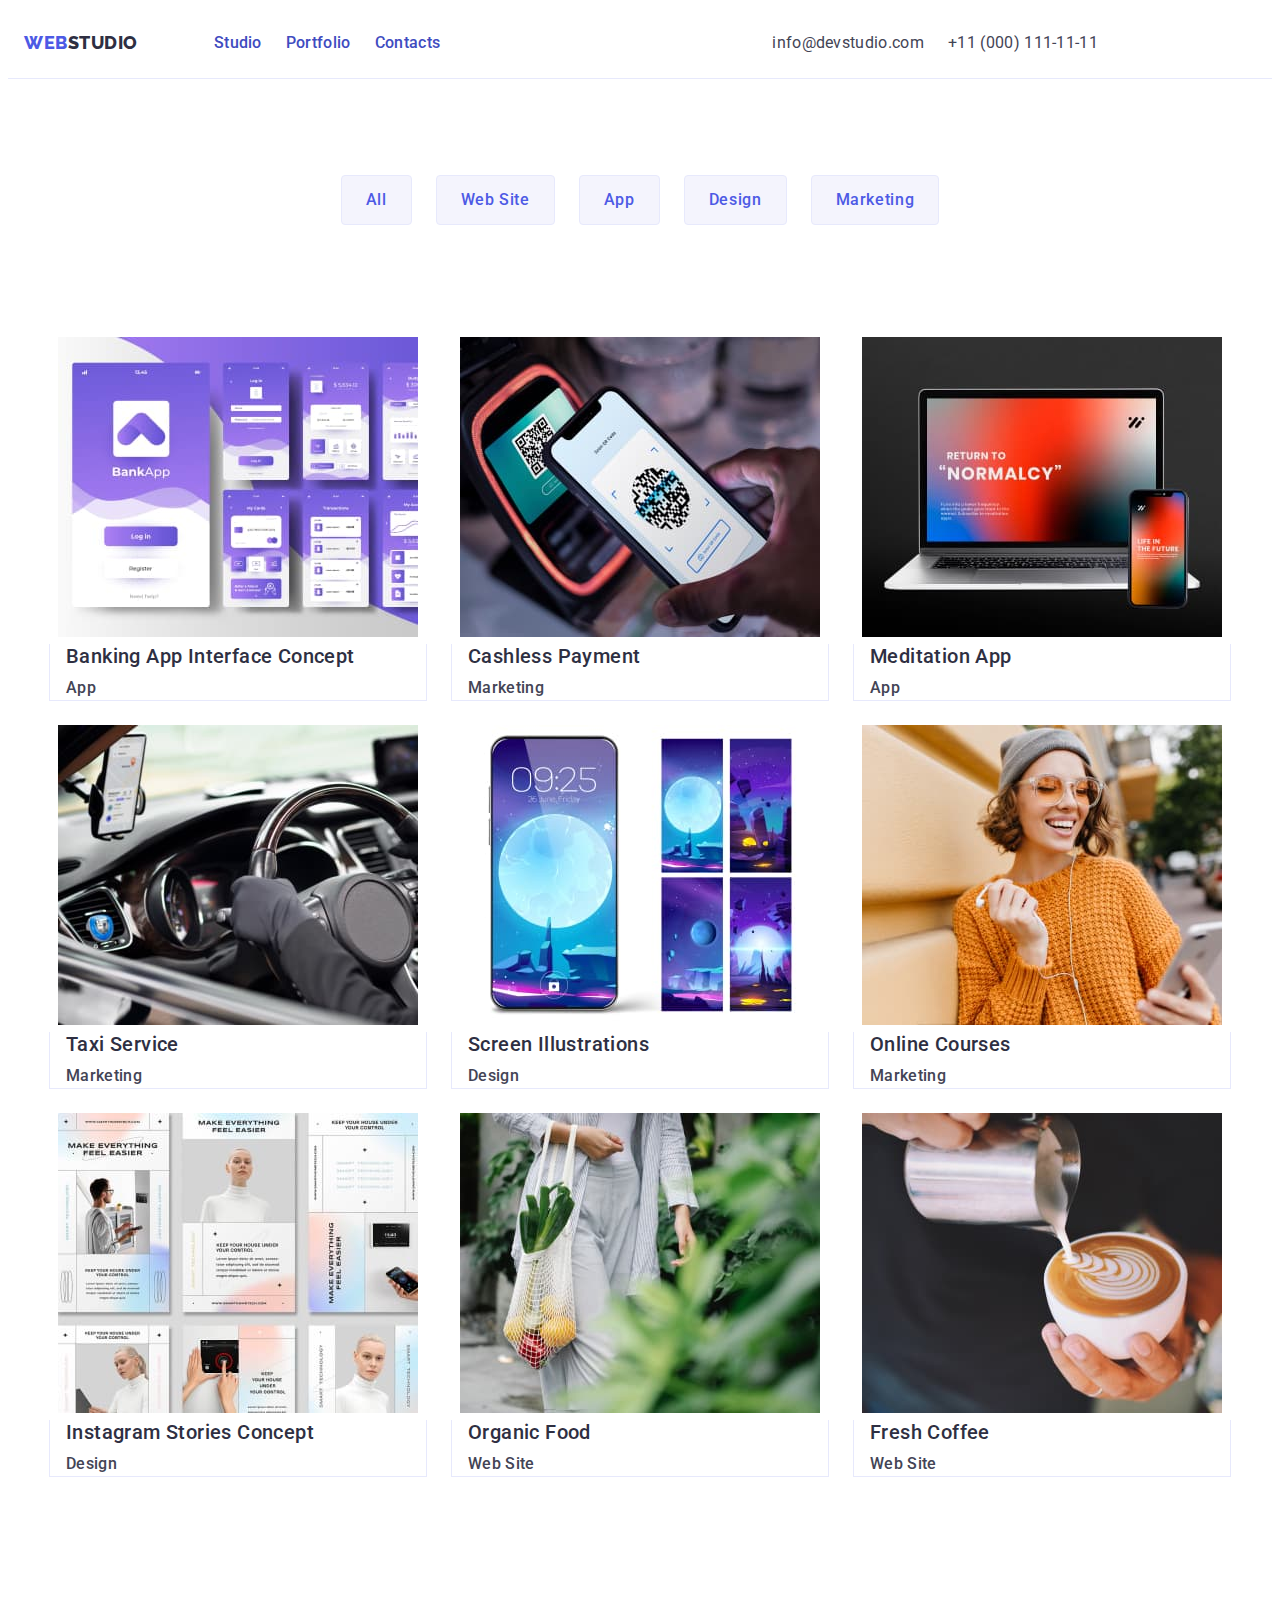
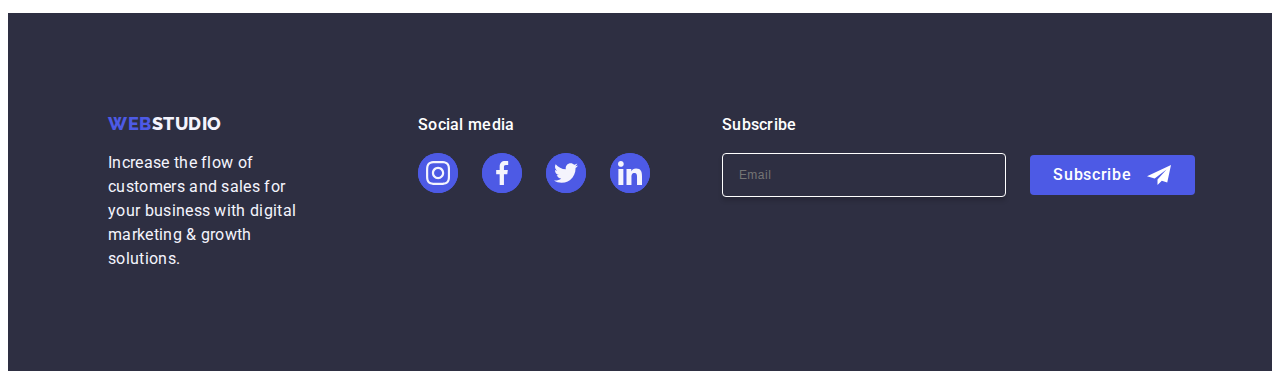
==== portfolio.html @ 1a15350d "Initial commit" ====
<!DOCTYPE html>
<html lang="en">

<head>
  <meta charset="UTF-8" />
  <meta name="viewport" content="width=device-width, initial-scale=1.0" />

  <link rel="stylesheet" href="https://cdnjs.cloudflare.com/ajax/libs/modern-normalize/2.0.0/modern-normalize.min.css"
    integrity="sha512-4xo8blKMVCiXpTaLzQSLSw3KFOVPWhm/TRtuPVc4WG6kUgjH6J03IBuG7JZPkcWMxJ5huwaBpOpnwYElP/m6wg=="
    crossorigin="anonymous" referrerpolicy="no-referrer" />
  <link rel="stylesheet" href="./css/styles.css" />
  <link rel="preconnect" href="https://fonts.googleapis.com">
  <link rel="preconnect" href="https://fonts.gstatic.com" crossorigin>
  <link
    href="https://fonts.googleapis.com/css2?family=Open+Sans:wght@400;600;700&family=Raleway:wght@800&family=Roboto:wght@400;500;700&display=swap"
    rel="stylesheet">
  <title>Portfolio</title>
</head>

<body>
  <!--Top line-->
  <header class="header">
    <div class="header-content container">
      <div class="header-navigation">
        <a class="logo link" href="./index.html">Web<span class="logo-studio-dark">Studio</span></a>

        <ul class="navigation-list list general-list">
          <li class="navigation-link">
            <a class="list link list-links" href="./index.html" target="_blank">Studio</a>
          </li>
          <li class="navigation-link">
            <a class="list link list-links" href="./portfolio.html">Portfolio</a>
          </li>
          <li class="navigation-link">
            <a class="list link list-links" href="">Contacts</a>
          </li>
        </ul>


        </nav>
        <div class="navigation-and-address-hide">
          <address class="adress-section">
            <ul class="address-list list general-list">
              <li>
                <a class="link contacts" href="mailto:info@devstudio.com">info@devstudio.com</a>
              </li>
              <li>
                <a class="link contacts" href="tel:+110001111111">+11 (000) 111-11-11</a>
              </li>
            </ul>
          </address>
        </div>
      </div>
  </header>


  <!--Main Content-->
  <main>
    <section>
      <div class="main-section container">
        <h1 class="not-visible">Not visible </h1>
        <ul class="list nav-section-list general-list">
          <li class="nav-section-list-element"><button class="link button" type="button">All</button></li>
          <li class="nav-section-list-element"><button class="link button" type="button">Web Site</button></li>
          <li class="nav-section-list-element"><button class="link button" type="button">App</button></li>
          <li class="nav-section-list-element"><button class="link button" type="button">Design</button></li>
          <li class="nav-section-list-element"><button class="link button" type="button">Marketing</button></li>
        </ul>
        <ul class="list content-section-list general-list">
          <li class="content-section-list-element">
            <a class="link-content" href="">
              <div class="image-container">
                <img src="./images/app.jpg" alt="app" width="360" height="300" />
                <p class="pharagraf-content">
                  14 Stylish and User-Friendly App Design Concepts · Task Manager App · Calorie Tracker App · Exotic
                  Fruit Ecommerce App ·
                  Cloud Storage App
                </p>
              </div>
              <div class="content-section-container">
                <h2 class="content-section-title">Banking App Interface Concept</h2>
                <p class="content-section-pharagraph">App</p>
              </div>
            </a>
          </li>
          <li class="content-section-list-element">
            <a href="" class="link-content">
              <div class="image-container">
                <img src="./images/app1.jpg" alt="marketing" width="360" height="300" />
                <p class="pharagraf-content">
                  14 Stylish and User-Friendly App Design Concepts · Task Manager App · Calorie Tracker App · Exotic
                  Fruit Ecommerce App ·
                  Cloud Storage App
                </p>
              </div>

              <div class="content-section-container">
                <h2 class="content-section-title">Cashless Payment</h2>
                <p class="content-section-pharagraph">Marketing</p>
              </div>
            </a>
          </li>

          <li class="content-section-list-element">
            <a href="" class="link-content">
              <div class="image-container">
                <img src="./images/app2.jpg" alt="app" width="360" height="300" />
                <p class="pharagraf-content">
                  14 Stylish and User-Friendly App Design Concepts · Task Manager App · Calorie Tracker App · Exotic
                  Fruit Ecommerce App ·
                  Cloud Storage App
                </p>
              </div>
              <div class="content-section-container">
                <h2 class="content-section-title">Meditation App</h2>
                <p class="content-section-pharagraph">App</p>
              </div>
            </a>
          </li>

          <li class="content-section-list-element">
            <a href="" class="link-content">
              <div class="image-container">
                <img src="./images/app3.jpg" alt="marketing" width="360" height="300" />
                <p class="pharagraf-content">
                  14 Stylish and User-Friendly App Design Concepts · Task Manager App · Calorie Tracker App · Exotic
                  Fruit Ecommerce App ·
                  Cloud Storage App
                </p>
              </div>
              <div class="content-section-container">
                <h2 class="content-section-title">Taxi Service</h2>
                <p class="content-section-pharagraph">Marketing</p>
              </div>
            </a>
          </li>

          <li class="content-section-list-element">
            <a href="" class="link-content">
              <div class="image-container">
                <img src="./images/app4.jpg" alt="Design" width="360" height="300" />
                <p class="pharagraf-content">
                  14 Stylish and User-Friendly App Design Concepts · Task Manager App · Calorie Tracker App · Exotic
                  Fruit Ecommerce App ·
                  Cloud Storage App
                </p>
              </div>
              <div class="content-section-container">
                <h2 class="content-section-title">Screen Illustrations</h2>
                <p class="content-section-pharagraph">Design</p>
              </div>
            </a>
          </li>

          <li class="content-section-list-element">
            <a href="" class="link-content">
              <div class="image-container">
                <img src="./images/app5.jpg" alt="marketing" width="360" height="300" />
                <p class="pharagraf-content">
                  14 Stylish and User-Friendly App Design Concepts · Task Manager App · Calorie Tracker App · Exotic
                  Fruit Ecommerce App ·
                  Cloud Storage App
                </p>
              </div>
              <div class="content-section-container">
                <h2 class="content-section-title">Online Courses</h2>
                <p class="content-section-pharagraph">Marketing</p>
              </div>
            </a>
          </li>

          <li class="content-section-list-element">
            <a href="" class="link-content">
              <div class="image-container">
                <img src="./images/app6.jpg" alt="Design" width="360" height="300" />
                <p class="pharagraf-content">
                  14 Stylish and User-Friendly App Design Concepts · Task Manager App · Calorie Tracker App · Exotic
                  Fruit Ecommerce App ·
                  Cloud Storage App
                </p>
              </div>
              <div class="content-section-container">
                <h2 class="content-section-title">Instagram Stories Concept</h2>
                <p class="content-section-pharagraph">Design</p>
              </div>
            </a>
          </li>

          <li class="content-section-list-element">
            <a href="" class="link-content">
              <div class="image-container">
                <img src="./images/app7.jpg" alt="web site" width="360" height="300" />
                <p class="pharagraf-content">
                  14 Stylish and User-Friendly App Design Concepts · Task Manager App · Calorie Tracker App · Exotic
                  Fruit Ecommerce App ·
                  Cloud Storage App
                </p>
              </div>
              <div class="content-section-container">
                <h2 class="content-section-title">Organic Food</h2>
                <p class="content-section-pharagraph">Web Site</p>
              </div>
            </a>
          </li>

          <li class="content-section-list-element">
            <a href="" class="link-content">
              <div class="image-container">
                <img src="./images/app8.jpg" alt="web site" width="360" height="300" />
                <p class="pharagraf-content">
                  14 Stylish and User-Friendly App Design Concepts · Task Manager App · Calorie Tracker App · Exotic
                  Fruit Ecommerce App ·
                  Cloud Storage App
                </p>
              </div>
              <div class="content-section-container">
                <h2 class="content-section-title">Fresh Coffee</h2>
                <p class="content-section-pharagraph">Web Site</p>
              </div>
            </a>
          </li>
        </ul>
      </div>
    </section>
  </main>
  <!--Footer Section-->
  <footer class="footer">
    <div class="footer-section container">
      <div class="footer-container">
        <div class="footer-content">
          <a class="logo link footer-link" href="./index.html">Web<span class="logo-studio-white">Studio</span></a>
          <p class="footer-paragraf">
            Increase the flow of customers and sales for your business with digital
            marketing & growth solutions.
          </p>
        </div>

        <!-- Social Media Footer -->
        <div class="social-media-footer">
          <div>
            <p class="social-media-pharagraph">Social media</p>
            <ul class="social-media-list-footer general-list">
              <li class="social-media-element"><a class="social-media-link-footer" href="">
                  <svg class="icon-footer" width="24" height="24">
                    <use href="./images/icons.svg#icon-instagram" />
                  </svg>
                </a></li>
              <li class="social-media-element"><a class="social-media-link-footer" href="">
                  <svg class="icon-footer" width="24" height="24">
                    <use href="./images/icons.svg#icon-facebook" />
                  </svg>
                </a></li>
              <li class="social-media-element"><a class="social-media-link-footer" href="">
                  <svg class="icon-footer" width="24" height="24">
                    <use href="./images/icons.svg#icon-twitter" />
                  </svg>
                </a></li>
              <li class="social-media-element"><a class="social-media-link-footer" href="">
                  <svg class="icon-footer" width="24" height="24">
                    <use href="./images/icons.svg#icon-linkedin" />
                  </svg>
                </a></li>
            </ul>
          </div>
        </div>
      </div>
      <!--Subscribe Form -->
      <div class="form-container">
        <p class="form-pharagraph">Subscribe</p>
        <form class="form-content">
          <label class="form-label">
            <input class="form-input" type="email" name="email" placeholder="Email">
          </label>
          <button class="form-button" type="submit">Subscribe
            <svg class="form-icon" width="24" height="24">
              <use href="./images/symbol.svg#icon-Frame-3"></use>
            </svg>
          </button>
        </form>
      </div>

    </div>

  </footer>
  <script src="./js/modal.js"></script>
</body>

</html>
---- css/styles.css ----
:root {
  --logo-button-blue-color: #4d5ae5;
  --hero-color-navy: #2e2f42;
  --content-color: #434455;
  --focus-hover-color: #404bbf;
  --light-color: #ffffff;
  --white-color: #f4f4f4fd;
  --nu-color: #F4F4FD;
  --icons-color: #8E8F99;
  --padding-vertical-global: 16px;
  --padding-horizontal-glodbal: 96px;
}

body {
  font-family: 'Roboto', sans-serif;
  color: var(--content-color);
  background-color: var(--light-color);
}

p {
  margin: 0;

}

h2 {
  margin: 0;

}

/*LOGO*/
.logo {
  font-family: 'Raleway', sans-serif;
  font-weight: 800;
  font-size: 18px;
  line-height: 1.17;
  letter-spacing: 0.03em;
  text-transform: uppercase;
  color: var(--logo-button-blue-color);
  /* margin-right: 120px; */

}

.logo-studio-dark {
  color: var(--hero-color-navy);
}

.logo-studio-white {
  color: var(--nu-color);
  gap: 40px;
}

.navigation-and-address-hide {
  display: none;

}

.navigation-list {
  padding: 0;
  display: none;
}


/* .address-list {
  align-items: center;
  gap: 12px;
} */

.link {
  text-decoration: none;
  list-style: none;
  display: block;
}

.image-container {
  position: relative;
  overflow: hidden;

}

.image-container:hover .pharagraf-content {
  transform: translateY(0%);
}

.image-container:focus .pharagraf-content {
  transform: translateY(0%);
}


.content-section-container:hover,
.content-section-container:focus {
  box-shadow: 0px 1px 6px rgba(46, 47, 66, 0.08), 0px 1px 1px rgba(46, 47, 66, 0.16), 0px 2px 1px rgba(46, 47, 66, 0.08);

}

.link-content {
  display: block;
  text-decoration: none;
  transition: box-shadow 250ms cubic-bezier(0.4, 0, 0.2, 1);
}


.pharagraf-content {
  position: absolute;
  top: 0;
  font-size: 16px;
  line-height: 1.5;
  letter-spacing: 0.02em;
  color: var(--nu-color);
  /* padding: 40px 32px; */
  background-color: var(--logo-button-blue-color);
  width: 100%;
  height: 100%;
  transform: translateY(100%);
  transition: transform 250ms;
  z-index: 10;
  transition: transform 250ms cubic-bezier(0.4, 0, 0.2, 1);
}

.button {
  transition: color 250ms cubic-bezier(0.4, 0, 0.2, 1), background-color 250ms cubic-bezier(0.4, 0, 0.2, 1), border-color 250ms cubic-bezier(0.4, 0, 0.2, 1), box-shadow 250ms cubic-bezier(0.4, 0, 0.2, 1);
  transition-duration: 250ms;
  transition-timing-function: cubic-bezier(0.4, 0, 0.2, 1);
  cursor: pointer;
  font-family: var(--hero-font);
  font-weight: 500;
  font-size: 16px;
  line-height: 1.5;
  letter-spacing: 0.04em;
  color: var(--logo-button-blue-color);
  background-color: var(--nu-color);
  padding: 12px 24px;
  border: 1px solid #e7e9fc;
  border-radius: 4px;

}

.button:hover {
  color: var(--light-color);
  background-color: var(--focus-hover-color);
  border: 1px solid transparent;
  box-shadow: 0px 3px 1px rgba(0, 0, 0, 0.1), 0px 2px 1px rgba(0, 0, 0, 0.08), 0px 2px 2px rgba(0, 0, 0, 0.12);
}

.button:focus . button {
  color: var(--light-color);
  background-color: var(--focus-hover-color);
  border: 1px solid transparent;
  box-shadow: 0px 3px 1px rgba(0, 0, 0, 0.1), 0px 2px 1px rgba(0, 0, 0, 0.08), 0px 2px 2px rgba(0, 0, 0, 0.12);
}

.adress-section {
  font-style: normal;
  display: flex;

}

.contacts {
  font-size: 12px;
  font-weight: 400;
  line-height: 116.667%;
  letter-spacing: 0.48px;
  color: var(--content-color);
  transition: color 250ms cubic-bezier(0.4, 0, 0.2, 1);
  margin-right: 16px;

}


.hidden-title {
  visibility: hidden;
}

.contacts:hover {
  color: var(--focus-hover-color);
}

.contacts:focus {
  color: var(--focus-hover-color);
}

.general-list {
  /* display: flex;
  flex-direction: row; */
  /* gap: 24px; */
  list-style: none;
  text-align: center;
  gap: 12px;

}

.mod {
  display: flex;
  flex-direction: row;
}


.list {
  font-weight: 500;
  font-size: 16px;
  line-height: 1.5;
  letter-spacing: 0.02em;
  color: var(--hero-color-navy);
  /* margin: 24px 0; */
  text-decoration: none;
  padding: 0;
}


.list-links {
  position: relative;
  color: var(--focus-hover-color);
  transition: color 250ms cubic-bezier(0.4, 0, 0.2, 1);
}

.list-links::after {
  /* TODO functionality */
  content: "";
  position: absolute;

  left: 0;
  bottom: -1px;
  height: 4px;
  background-color: var(--focus-hover-color);
  border-radius: 2px;
}

.list-links:hover,
.list-links:focus,
.list-links:active {

  left: 0;
  bottom: -1px;
  height: 4px;
  background-color: var(--focus-hover-color);
  border-radius: 2px;
}


/* header-section */
.header {
  /* box-shadow: 0px 2px 1px rgba(46, 47, 66, 0.08), 0px 1px 1px rgba(46, 47, 66, 0.16), 0px 1px 6px rgba(46, 47, 66, 0.08); */
}

.header-content {
  display: flex;
  align-items: center;
  /* border-bottom: 1px solid #e7e9fc; */
  height: 70px;

}

.header-navigation {
  /* display: flex; */
  align-items: center;
  padding-left: 16px;
  /* padding-top: 25px; */
}


/*Title Section*/

.title-section {
  background-color: var(--hero-color-navy);
  background-image: linear-gradient(rgba(46, 47, 66, 0.7), rgba(46, 47, 66, 0.7)), url(../images/Hero-picture-backgroung.jpg);
  background-repeat: no-repeat;
  background-size: cover;
  /* max-width: 1440px; */
  background-position: center;
  /* margin: 0 auto; */

}

.title-container {
  height: 432px;
  text-align: center;
}

.section-title {
  color: var(--light-color);
  font-size: 36px;
  font-weight: 700;
  line-height: 111.111%;
  letter-spacing: 0.72px;

  padding-top: 112px;
  margin: 0;

}


/* .container {
  max-width: 1158px;
  margin: 0 auto;
  padding: 0 15px;
} */


.order-button {
  background-color: var(--logo-button-blue-color);
  font-family: var(--hero-font);
  font-weight: 500;
  font-size: 16px;
  line-height: 1.5;
  letter-spacing: 0.04em;
  color: var(--light-color);
  cursor: pointer;
  display: block;
  min-width: 169px;
  height: 56px;
  border: none;
  background-color: var(--logo-button-blue-color);
  border-radius: 4px;
  margin: 0 auto;
  transition: background-color 250ms cubic-bezier(0.4, 0, 0.2, 1);
  margin-top: 72px;
}

.order-button:hover {
  background-color: var(--focus-hover-color);
}

.order-button:focus {
  background-color: var(--focus-hover-color);
}

/* Icons Section */

.icons-section {
  display: flex;
  justify-content: center;
  justify-content: space-between;

}

.icon-element {
  width: 64px;
  height: 64px;
}

.container-element {
  display: none;
  align-items: center;
  justify-content: center;
  background-color: var(--nu-color);
  height: 112px;
  width: 264px;
  border-radius: 4px;
  margin-bottom: 8px;
  border: 2px solid var(--nu-color);
}



/* Description section */

.section-description {
  /* display: flex; */
  /* align-content: center; */
  padding: var(--padding-horizontal-glodbal) var(--padding-vertical-global);
}

.description-list {
  /* padding: 0; */
  display: flex;
  flex-direction: column;
  gap: 72px;
}





.not-visible {
  position: absolute;
  width: 1px;
  height: 1px;
  margin: -1px;
  border: 0;
  padding: 0;
  white-space: nowrap;
  clip-path: inset(100%);
  clip: rect(0 0 0 0);
  overflow: hidden;
}

.section-description-subtitle {
  /* font-weight: 500; */
  /* font-size: 20px; */
  /* line-height: 1.2; */
  /* letter-spacing: 0.02em; */
  color: var(--hero-color-navy);
  font-size: 36px;
  font-weight: 700;
  line-height: 111.111%;
  letter-spacing: 0.72px;
  margin-bottom: 8px;
  margin-top: 0;


}

.section-description-pharagraph {
  font-size: 16px;
  line-height: 1.5;
  letter-spacing: 0.02em;
  color: var(--content-color);
  margin: 0;
  font-weight: 500;

}



/*What we do section*/

.what-we-do-section {
  display: none;
  flex-direction: column;
  padding-bottom: 120px;
}


.section-we-do-title {
  font-size: 36px;
  line-height: 1.11;
  text-align: center;
  letter-spacing: 0.02em;
  text-transform: capitalize;
  color: var(--hero-color-navy);
  margin-bottom: 72px;
}

.section-list {
  justify-content: center;
}

.list-element {
  /* width: calc((100% - 48px) / 3); */

}

/*Our Team section*/

.our-team {
  background-color: var(--nu-color);
  /* width: 1158px;
  margin: 0 auto; */
  padding-bottom: 96px;
}

.our-team-section {
  align-content: center;
  /* padding: 120px 0; */
  /* max-width: 1440px; */

}

.our-team-title {
  font-size: 36px;
  line-height: 1.11;
  text-align: center;
  letter-spacing: 0.02em;
  text-transform: capitalize;
  color: var(--hero-color-navy);
  /* margin: 96px 0 72px 0; */
  padding: 96px 0 72px 0;
}

.our-team-list {
  display: flex;

  flex-wrap: wrap;
  justify-content: center;
  padding: 0;
  gap: 32px;
}

.our-team-list-content {
  background-color: var(--light-color);
  /* width: calc((100%-72px)/4); */
  border-radius: 0 0 4px 4px;
  box-shadow: 0px 1px 6px rgba(46, 47, 66, 0.08), 0px 1px 1px rgba(46, 47, 66, 0.16), 0px 2px 1px rgba(46, 47, 66, 0.08);
  /* justify-content: center; */
  width: 264px;
  height: 428px;
}

.out-team-subtitle {
  letter-spacing: 0.4px;
  font-family: Roboto;
  font-size: 20px;
  font-style: normal;
  font-weight: 500;
  line-height: 24px;
  background-color: var(--light-color);
  text-align: center;
  margin-top: 32px;
  margin-bottom: 0;
}

.social-media {
  display: flex;
  flex-direction: column;
  padding-bottom: 32px;
}

.our-team-pharagraph {
  font-size: 16px;
  line-height: 1.5;
  letter-spacing: 0.02em;
  color: var(--content-color);
  text-align: center;
  margin: 8px 0;
}

.social-media-logo {
  fill: var(--nu-color);
}


/* Contacts Section */

.customers-content {
  margin-top: 96px;
}



.customers-list {
  display: flex;
  flex-wrap: wrap;
  gap: 16px;
  padding: 0 16px 96px 16px;
  margin: 0;

  /* justify-items: center; */
  /* flex-direction: column; */
  /* width: calc((100% - 120px) / 6); */
}

.customers-title {
  font-size: 36px;
  line-height: 1.11;
  color: var(--hero-color-navy);
  margin-bottom: 72px;
  text-align: center;
}

.customers-element {
  /* width: 168px; */
  width: 190px;
  height: 88px;
  gap: 24px;
}

.customers-link {
  width: 100%;
  height: 100%;
  border: 1px solid var(--icons-color);
  border-radius: 4px;
  display: flex;
  align-items: center;
  justify-content: center;
  color: var(--icons-color);
  transition: border-color 250ms cubic-bezier(0.4, 0, 0.2, 1), color 250ms cubic-bezier(0.4, 0, 0.2, 1);
}

.customers-link:hover,
.customers-link:focus {
  border-color: var(--focus-hover-color);
}

.customers-link:hover,
.customers-link:focus {
  color: var(--focus-hover-color);
}

.customers-icon {
  fill: currentColor;

}





/* footer section */

.footer {
  background-color: var(--hero-color-navy);
  margin: 0 auto;

}

.footer-section {
  height: auto;
  display: flex;
  align-items: center;
  margin: 0 auto;
  gap: 72px;
  flex-direction: column;
}

.footer-content {
  display: flex;
  flex-direction: column;
  margin-top: 97px;
  gap: 17px;

}



.footer-link {
  text-align: center;
}


.footer-paragraf {
  color: var(--nu-color);
  line-height: 1.5;
  letter-spacing: 0.02em;
  max-width: 264px;
}

/* Social Media Footer */

.social-media-footer {
  display: flex;
  /* padding-top: 100px;
  padding-right: 158px; */
  gap: 80px;
  align-items: center;
  justify-content: center;
}

.social-media-pharagraph {
  font-weight: 500;
  font-size: 16px;
  line-height: 1.5;
  letter-spacing: 0.02em;
  color: var(--light-color);
  display: flex;
  justify-content: center;

}

.social-media-list {
  gap: 24px;
  justify-content: center;
  padding: 0;
  display: flex;

}

.social-media-list-footer {
  gap: 16px;
  padding: 0;
  display: flex;
}

.social-media-link-footer:hover,
.social-media-link-footer:focus {
  background-color: #31d0aa;
}

.social-media-element {
  width: 40px;
  height: 40px;
  background-color: var(--logo-button-blue-color);
  border-radius: 50%;
  display: flex;
  justify-content: center;
  align-items: center;

}

.social-media-link-footer {
  width: 100%;
  height: 100%;
  background-color: var(--logo-button-blue-color);
  border-radius: 50%;
  display: flex;
  align-items: center;
  justify-content: center;
  transition: background-color 250ms cubic-bezier(0.4, 0, 0.2, 1)
}


.icon-footer {
  fill: var(--nu-color);
}

.link1footer {
  transition: color 250ms cubic-bezier(0.4, 0, 0.2, 1);
}

.link2footer {
  position: relative;
  color: var(--focus-hover-color);
  transition: color 250ms cubic-bezier(0.4, 0, 0.2, 1);
}

.link3footer {}

.link4footer {}

.social-media-link {
  width: 100%;
  height: 100%;
  background-color: var(--logo-button-blue-color);
  border-radius: 50%;
  display: flex;
  align-items: center;
  justify-content: center;
  transition: background-color 250ms cubic-bezier(0.4, 0, 0.2, 1);
}

.social-media-link-port {
  width: 100%;
  height: 100%;
  background-color: var(--logo-button-blue-color);
  border-radius: 50%;
  display: flex;
  align-items: center;
  justify-content: center;
}

.social-media-link-port:hover,
.social-media-link-port:focus {
  background-color: #31d0aa;
}


.social-media-link:hover,
.social-media-link:focus {
  background-color: var(--focus-hover-color);
}


.social-media-link:hover,
.social-media-link:focus {
  box-shadow: 0px 1px 6px rgba(46, 47, 66, 0.08), 0px 1px 1px rgba(46, 47, 66, 0.16), 0px 2px 1px rgba(46, 47, 66, 0.08);
}

.social-media-logo-footer {
  fill: var(--nu-color);

}



.main-section {
  display: flex;
  flex-direction: column;
  margin-bottom: 120px;
}

.nav-section-list {
  /* padding: 96px 0 86px 0; */
  display: flex;
  flex-wrap: wrap;
  gap: 24px;
  margin: 0;
  padding: var(--padding-vertical-global);
}


.content-section-list {
  display: flex;
  flex-wrap: wrap;
  column-gap: 24px;
  row-gap: 48px;
  justify-content: center;
  padding: 0;
}

.content-section-list-element {
  /* width: calc((100% - 48px) / 3); */

}


.content-link:hover,
.content-link:focus {
  box-shadow: 0px 2px 1px 0px rgba(46, 47, 66, 0.08), 0px 1px 1px 0px rgba(46, 47, 66, 0.16), 0px 1px 6px 0px rgba(46, 47, 66, 0.08);

}



.content-section-container {
  /* padding: 32px 0; */
  border: 1px solid #e7e9fc;
  border-top: none;
  width: 360px;
  text-align: left;
  padding-left: 16px;


}


.content-section-title {
  font-size: 20px;
  font-weight: 500;
  line-height: 1.2;
  letter-spacing: 0.02em;
  color: var(--hero-color-navy);
  margin-bottom: 8px;
  /* padding: 0 16px; */


}


.content-section-pharagraph {
  color: var(--content-color);
  font-size: 16px;
  line-height: 1.5;
  letter-spacing: 0.02em;
  /* padding: 0 16px; */
}

/* Subscribe Form */

.form-container {
  display: flex;
  flex-direction: column;
  gap: 16px;
  margin-bottom: 72px;
}

.form-pharagraph {
  /* margin-bottom: 16px; */
  font-weight: 500;
  font-size: 16px;
  line-height: 1.5;
  letter-spacing: 0.02em;
  color: #ffffff;
  display: flex;
  justify-content: center;
}

.form-content {
  display: flex;
  flex-direction: column;
  gap: 24px;
  align-items: center;
}

/* .form-label {
  gap: 24px;
} */

.form-input {
  width: 398px;
  height: 40px;
  border: 1px solid #ffffff;
  background-color: transparent;
  font-size: 12px;
  line-height: 1.5;
  letter-spacing: 0.04em;
  padding-left: 16px;
  box-shadow: 0px 4px 4px 0px rgba(0, 0, 0, 0.15);
  border-radius: 4px;
  color: #ffffff;

}

.placeholder {
  color: #ffffff;
}

.form-button {
  width: 165px;
  height: 40px;
  display: flex;
  justify-content: center;
  align-items: center;
  font-family: "Roboto", sans-serif;
  font-size: 16px;
  font-weight: 500;
  line-height: 1.5;
  letter-spacing: 0.04em;
  color: #ffffff;
  cursor: pointer;
  background-color: #4D5AE5;
  border: none;
  border-radius: 4px;
  /* margin-left: 24px; */
}

.form-icon {
  margin-left: 16px;

}

/* Modal */

.modal-container {
  position: fixed;
  top: 0px;
  left: 0;
  width: 100%;
  height: 100%;
  background-color: rgba(46, 47, 66, 0.4);
  transition: opacity 250ms cubic-bezier(0.4, 0, 0.2, 1) visibility 250ms cubic-bezier(0.4, 0, 0.2, 1);
}

.is-hidden {
  opacity: 0;
  visibility: hidden;
  pointer-events: none;
}

.modal-content {
  position: absolute;
  top: 50%;
  left: 50%;
  transform: translate(-50%, -50%) scale(1);
  width: 408px;
  min-height: 584px;
  background: #fcfcfc;
  box-shadow: 0px 1px 1px rgba(0, 0, 0, 0.14), 0px 1px 3px rgba(0, 0, 0, 0.12), 0px 2px 1px rgba(0, 0, 0, 0.2);
  border-radius: 4px;
  transition: transform 250ms cubic-bezier(0.4, 0, 0.2, 1);
  padding: 72px 24px 24px 24px;
}

.modal-button {
  position: absolute;
  top: 24px;
  right: 24px;
  width: 24px;
  height: 24px;
  border-radius: 50%;
  display: flex;
  align-items: center;
  justify-content: center;
  background-color: #e7e9fc;
  border: 1px solid rgba(0, 0, 0, 0.1);
  padding: 0;
  cursor: pointer;
  transition: background-colour 250ms cubic-bezier(0.4, 0, 0.2, 1), border 250ms cubic-bezier(0.4, 0, 0.2, 1);
}



.modal-button:hover,
.modal-button:focus {
  background-color: var(--focus-hover-color);
  border: none;
  fill: #ffffff;
}

.modal-icon {
  transition: fill 250ms cubic-bezier(0.4, 0, 0.2, 1);
}

.modal-icon:hover {
  fill: #ffffff;
}

.modal-icon:focus {
  fill: #ffffff;
}

.modal-pharagraph {
  font-weight: 500;
  font-size: 16px;
  line-height: 150%;
  letter-spacing: 0.02em;
  text-align: center;
  color: var(--hero-color-navy);
  margin-bottom: 16px;
  margin-top: 72px;
}

.modal-name {
  margin-bottom: 8px;
}

.modal-comment {
  margin-bottom: 16px;
}

.label-name {
  font-size: 12px;
  line-height: 1.17;
  letter-spacing: 0.04em;
  color: var(--icons-color);
  display: block;
  margin-bottom: 4px;
}

.modal-content-name {
  position: relative;

}

.modal-input-name {
  width: 100%;
  height: 40px;
  border: 1px solid rgba(46, 47, 66, 0.4);
  border-radius: 4px;
  background-color: transparent;
  padding-left: 38px;
  outline: transparent;
  transition: border-color 250ms cubic-bezier(0.4, 0, 0.2, 1);
}

.modal-input-name:focus+.modal-icon-name {
  fill: #4D5AE5;
}

.modal-input-name:focus {
  border-color: #4D5AE5;
}


.modal-icon-name {
  position: absolute;
  left: 16px;
  top: 50%;
  transform: translateY(-50%);
  transition: fill 250ms cubic-bezier(0.4, 0, 0.2, 1);
}

.modal-input-text {
  width: 100%;
  height: 120px;
  font-size: 12px;
  line-height: 1.17;
  letter-spacing: 0.04em;
  color: rgba(46, 47, 66, 0.4);
  border: 1px solid rgba(46, 47, 66, 0.4);
  border-radius: 4px;
  background-color: transparent;
  padding: 8px 16px;
  outline: transparent;
  resize: none;
  transition: border-color 250ms cubic-bezier(0.4, 0, 0.2, 1);

}

.modal-input-text:focus {
  border-color: #4D5AE5;

}

.check-box {
  margin: 0 24px 24px 24px;
}

.check-box-input {
  /* visibility: hidden; */
  accent-color: red;
}

.check-box-input:checked+.terms-conditions span:first-child {
  border: none;
  background-color: var(--focus-hover-color);
  fill: var(--nu-color);
}

.terms-conditions {
  display: block;
  font-size: 12px;
  line-height: 1.17;
  letter-spacing: 0.04em;
  color: var(--icons-color);

}

.terms-conditions-span {
  width: 16px;
  height: 16px;
  border: 1px solid rgba(46, 47, 66, 0.4);
  border-radius: 2px;
  transition: background-color 250ms cubic-bezier(0.4, 0, 0.2, 1),
    border 250ms cubic-bezier(0.4, 0, 0.2, 1),
    fill 250ms cubic-bezier(0.4, 0, 0.2, 1);
  display: inline-flex;
  align-items: center;
  justify-content: center;
  fill: transparent;
}

.privacy-link {
  color: var(--logo-button-blue-color);
}

.send-button {
  display: block;
  min-width: 169px;
  height: 56px;
  font-family: "Roboto", sans-serif;
  font-size: 16px;
  font-weight: 500;
  line-height: 1.5;
  letter-spacing: 0.04em;
  color: #ffffff;
  cursor: pointer;
  background-color: #4D5AE5;
  border: none;
  border-radius: 4px;
  transition: background-color 250ms cubic-bezier(0.4, 0, 0.2, 1);
  margin: auto;
}

.footer-container {
  display: flex;
  flex-direction: column;
  gap: 72px;


}

@media screen and (width >=768px) {
  :root {
    --padding-vertical-global: 72px;
    --padding-horizontal-glodbal: 82px;
  }

  .navigation-and-address-hide {
    display: flex;

  }

  .logo {
    text-align: start;
  }

  .address-list {
    display: flex;
    flex-direction: column;
    gap: 12px;
  }

  .navigation-list {
    padding: 120px;
    display: flex;
    gap: 40px;
  }

  .nav-section-list {
    justify-content: center;
  }

  .header-content {
    display: flex;
    justify-content: space-between;
    border-bottom: 1px solid #e7e9fc;
    height: 70px;
  }

  .header-navigation {
    display: flex;
  }

  .title-container {
    text-align: center;
  }

  .section-title {
    padding-left: 136px;
    padding-right: 136px;
  }

  .customers-content {
    margin-bottom: 96px;
  }

  .form-input {
    width: 264px;
  }

  .section-description {
    padding: 0;
  }

  .test {
    display: flex;
    flex-direction: row;
    gap: 24px;
    flex-wrap: wrap;
    padding: 96px 16px;
    text-align: left;

  }

  .description-content {
    width: 356px;
  }

  .customers-list {
    gap: 24px;
    padding: 0;
    justify-content: center;
  }

  .customers-title {
    margin-bottom: 72px;
  }

  .footer-link {
    margin: 0;
  }


  .footer-container {
    display: flex;
    flex-direction: row;
    gap: 24px;

  }

  .footer-paragraf {}

  .form-pharagraph {
    text-align: left;
  }

  .form-content {
    flex-direction: row;

  }

  .footer-content {
    margin: 0;

  }

  .footer-section {
    align-items: start;
  }

  .social-media-pharagraph {
    justify-content: left;
  }

  .form-pharagraph {
    justify-content: left;
  }

  .footer-section {
    align-content: center;
    padding: 100px;

  }
}








@media screen and (width >=1158px) {
  :root {
    --padding-vertical-global: 96px;
    --padding-horizontal-glodbal: 108px;
  }

  .navigation-list {
    padding: 0;

  }

  .section-description-subtitle {
    font-weight: 500;
    font-size: 20px;
    line-height: 1.2;
    letter-spacing: 0.02em;
    color: var(--hero-color-navy);
  }

  .section-description-pharagraph {
    font-weight: 400;
  }

  .contacts {
    font-size: 16px;
    font-weight: 400;
    line-height: 150%;
    letter-spacing: 0.32px;
    margin-right: 0;
  }

  .logo {
    margin-right: 76px;
  }

  .general-list {
    display: flex;
    flex-direction: row;
    gap: 24px;
  }

  .address-list {
    margin-left: 332px;

  }

  .description-content {
    width: 264px;
  }

  /* .header-navigation {
    padding-left: 156px;
  } */


  .section-title {
    font-size: 56px;
    line-height: 1.07;
    letter-spacing: 0.02em;
    max-width: 496px;
    padding: 0;
  }

  .title-container {
    display: flex;
    flex-direction: column;
    align-items: center;
    padding: 0;
    padding-top: 188px;
  }

  .title-section {
    height: 600px;
  }

  .test {
    flex-wrap: unset;

  }

  .container-element {
    display: flex;
    align-items: center;
    justify-content: center;
    background-color: var(--nu-color);
    height: 112px;
    width: 264px;
    border-radius: 4px;
    margin-bottom: 8px;
    border: 2px solid var(--nu-color);
  }

  .what-we-do-section {
    display: flex;
    flex-direction: column;
    padding-bottom: 120px;
  }

  .customers-list {
    flex-wrap: unset;
  }

  .customers-content {
    margin-top: 120px;
  }

  .footer-section {
    flex-direction: unset;
  }

  .footer-container {
    gap: 120px;
  }

  /* .customers-list {
    padding: 120px;
  } */

  .description-list {
    gap: 24px;

  }

  .section-description {
    display: flex;
    justify-content: center;
    align-items: center;
  }

  .social-media-footer {
    align-items: normal;
  }

  .nav-section-list {
    justify-content: center;
  }




}
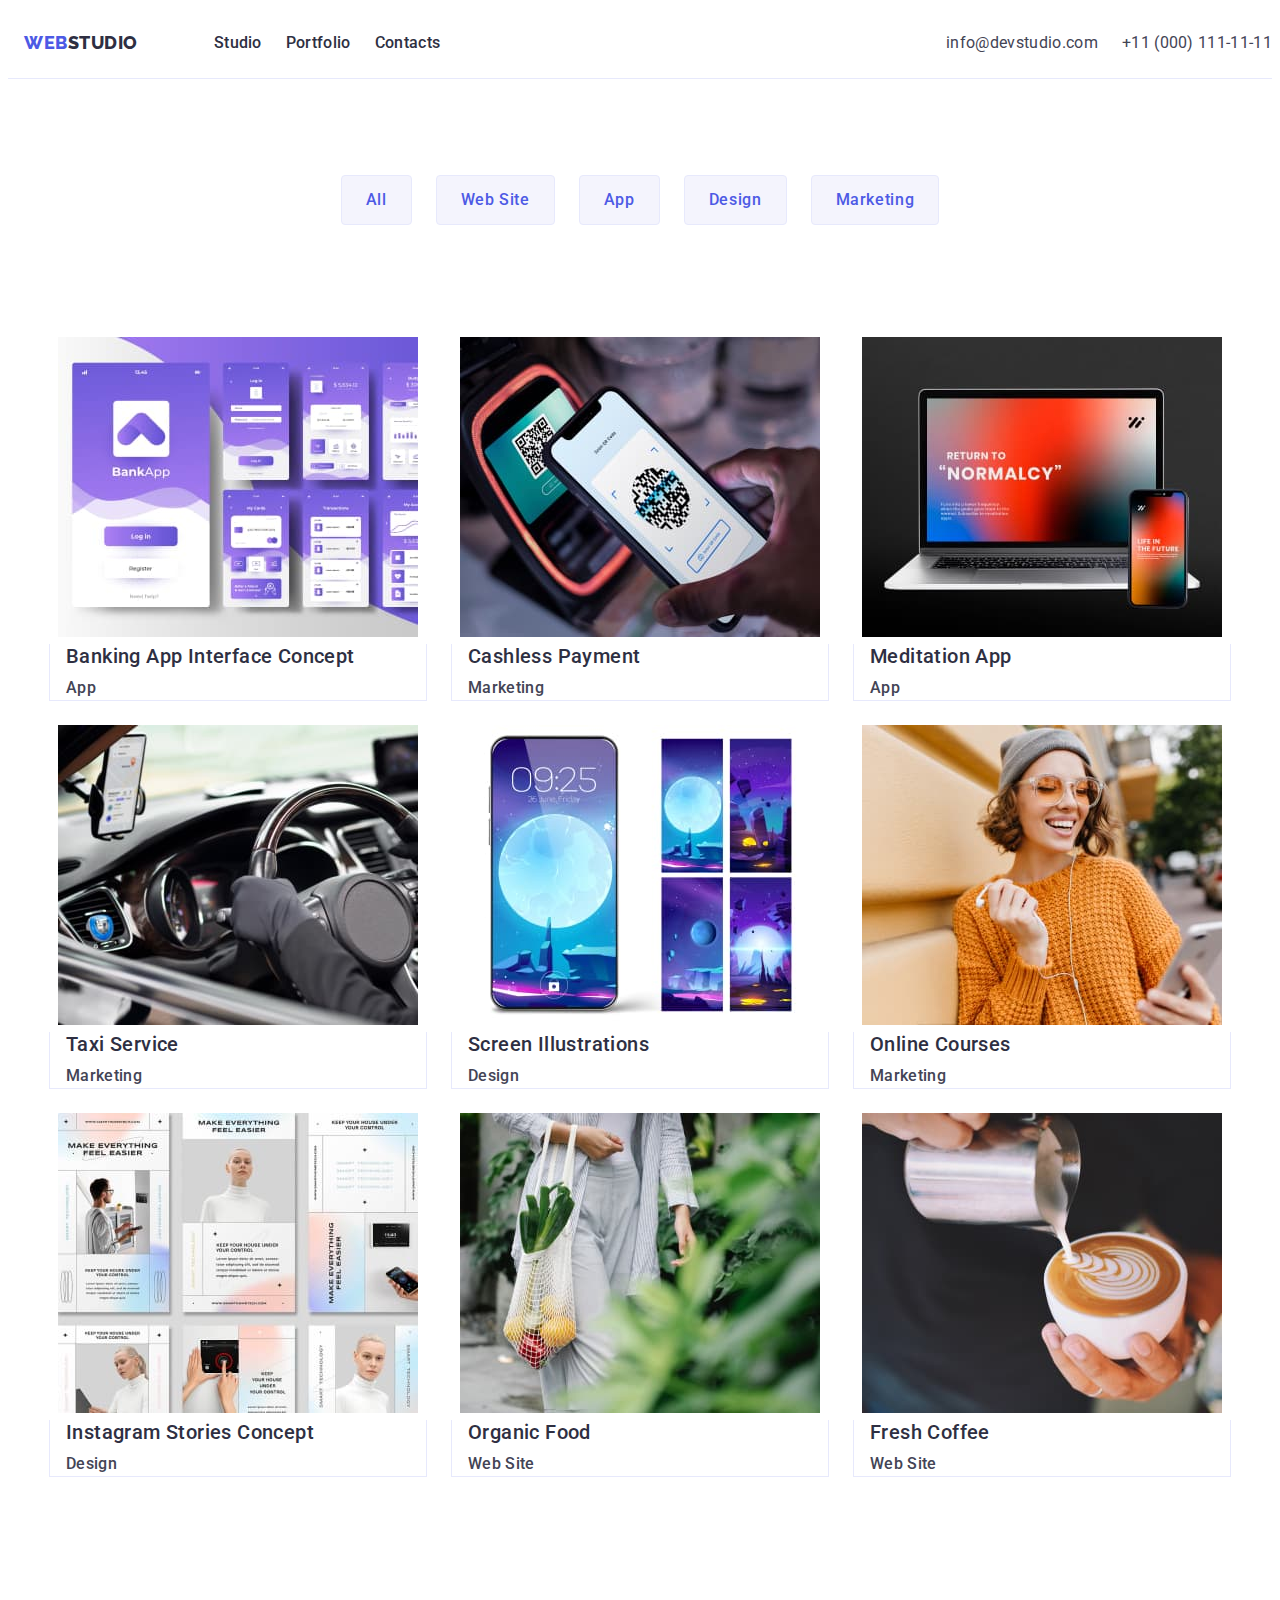
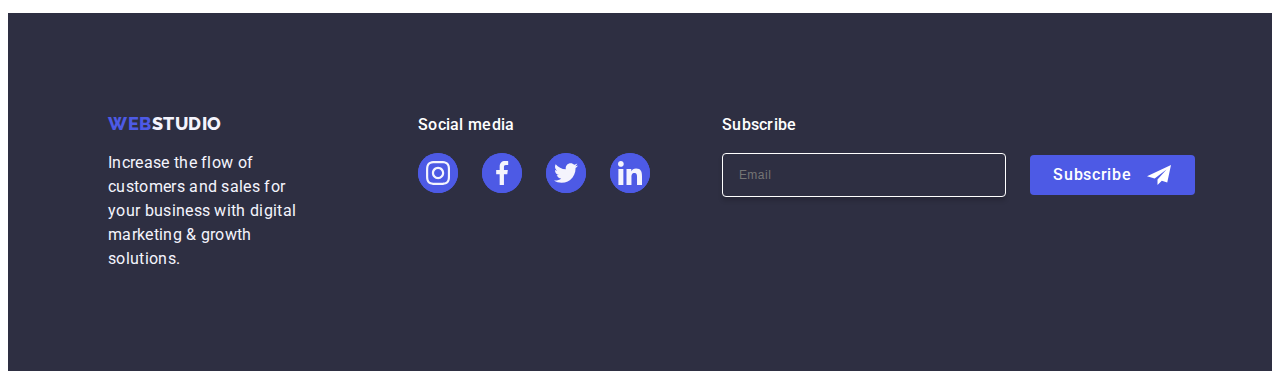
==== commit 21292370: "day4" ====
--- a/portfolio.html
+++ b/portfolio.html
@@ -20,37 +20,45 @@
 <body>
   <!--Top line-->
   <header class="header">
-    <div class="header-content container">
-      <div class="header-navigation">
+    <div class="header-content">
+      <nav class="header-navigation">
         <a class="logo link" href="./index.html">Web<span class="logo-studio-dark">Studio</span></a>
-
-        <ul class="navigation-list list general-list">
-          <li class="navigation-link">
-            <a class="list link list-links" href="./index.html" target="_blank">Studio</a>
-          </li>
-          <li class="navigation-link">
-            <a class="list link list-links" href="./portfolio.html">Portfolio</a>
-          </li>
-          <li class="navigation-link">
-            <a class="list link list-links" href="">Contacts</a>
-          </li>
-        </ul>
-
-
-        </nav>
+        <div class="button-meniu">
+          <button data-menu-open class="meniu-button" type="button">
+            <svg class="modal-icon" width="24" height="24">
+              <use href="./images/symbol.svg#icon-menu">
+              </use>
+            </svg>
+          </button>
+        </div>
+
         <div class="navigation-and-address-hide">
-          <address class="adress-section">
-            <ul class="address-list list general-list">
-              <li>
-                <a class="link contacts" href="mailto:info@devstudio.com">info@devstudio.com</a>
-              </li>
-              <li>
-                <a class="link contacts" href="tel:+110001111111">+11 (000) 111-11-11</a>
-              </li>
-            </ul>
-          </address>
+          <ul class="navigation-list general-list list ">
+            <li class="navigation-link ">
+              <a class="list link list-links" href="./index.html" target="_blank">Studio</a>
+            </li>
+            <li class="navigation-link">
+              <a class="list link list-links" href="./portfolio.html">Portfolio</a>
+            </li>
+            <li class="navigation-link">
+              <a class="list link list-links" href="">Contacts</a>
+            </li>
+          </ul>
         </div>
-      </div>
+      </nav>
+      <div class="navigation-and-address-hide">
+        <address class="adress-section">
+          <ul class="address-list list general-list">
+            <li>
+              <a class="link contacts" href="mailto:info@devstudio.com">info@devstudio.com</a>
+            </li>
+            <li>
+              <a class="link contacts" href="tel:+110001111111">+11 (000) 111-11-11</a>
+            </li>
+          </ul>
+        </address>
+      </div>
+    </div>
   </header>
 
 
@@ -282,6 +290,68 @@
     </div>
 
   </footer>
+
+  <div class="menu-container is-hidden" data-menu>
+    <div class="menu-content">
+      <div class="button-container">
+        <button class="menu-close-button" type="button" data-menu-close>
+          <svg class="" width="24" height="24">
+            <use href="./images/symbol.svg#icon-close">
+            </use>
+          </svg>
+        </button>
+      </div>
+      <div>
+        <ul class="general-list list burger-list ">
+          <li class="navigation-link ">
+            <a class="link list-links burger-meniu" href="./index.html" target="_blank">Studio</a>
+          </li>
+          <li class="navigation-link">
+            <a class="link list-links burger-meniu" href="./portfolio.html">Portfolio</a>
+          </li>
+          <li class="navigation-link">
+            <a class="link list-links burger-meniu" href="">Contacts</a>
+          </li>
+        </ul>
+      </div>
+      <div class="adress-social-media">
+        <address class="">
+          <ul class="address-list list general-list burger-list-contacts">
+            <li>
+              <a class="link contacts burger-contact-tel" href="tel:+110001111111">+11 (000) 111-11-11</a>
+            </li>
+            <li>
+              <a class="link contacts burger-contact-email" href="mailto:info@devstudio.com">info@devstudio.com</a>
+            </li>
+
+          </ul>
+        </address>
+        <ul class="social-media-list general-list burger-media">
+          <li class="social-media-element"><a class="social-media-link" href="">
+              <svg class="social-media-logo" width="16" height="16">
+                <use href="./images/icons.svg#icon-instagram" />
+              </svg>
+            </a></li>
+          <li class="social-media-element"><a class="social-media-link" href="">
+              <svg class="social-media-logo" width="16" height="16">
+                <use href="./images/icons.svg#icon-facebook" />
+              </svg>
+            </a></li>
+          <li class="social-media-element"><a class="social-media-link" href="">
+              <svg class="social-media-logo" width="16" height="16">
+                <use href="./images/icons.svg#icon-twitter" />
+              </svg>
+            </a></li>
+          <li class="social-media-element"><a class="social-media-link" href="">
+              <svg class="social-media-logo" width="16" height="16">
+                <use href="./images/icons.svg#icon-linkedin" />
+              </svg>
+            </a></li>
+        </ul>
+      </div>
+    </div>
+
+  </div>
   <script src="./js/modal.js"></script>
 </body>
 
--- a/css/styles.css
+++ b/css/styles.css
@@ -151,6 +151,7 @@
 .adress-section {
   font-style: normal;
   display: flex;
+  align-items: center;
 
 }
 
@@ -205,17 +206,34 @@
   padding: 0;
 }
 
-
-.list-links {
+.list-links:hover {
+  color: var(--focus-hover-color);
+}
+
+.list-links:focus {
+  color: var(--focus-hover-color);
+}
+
+/* .list-links {
   position: relative;
   color: var(--focus-hover-color);
   transition: color 250ms cubic-bezier(0.4, 0, 0.2, 1);
-}
-
-.list-links::after {
+} */
+
+/* .list-links::after {
   /* TODO functionality */
-  content: "";
-  position: absolute;
+content: "";
+position: absolute;
+left: 0;
+bottom: -1px;
+height: 4px;
+background-color: var(--focus-hover-color);
+border-radius: 2px;
+}
+
+*/ .list-links:hover,
+.list-links:focus,
+.list-links:active {
 
   left: 0;
   bottom: -1px;
@@ -224,36 +242,35 @@
   border-radius: 2px;
 }
 
-.list-links:hover,
-.list-links:focus,
-.list-links:active {
-
-  left: 0;
-  bottom: -1px;
-  height: 4px;
-  background-color: var(--focus-hover-color);
-  border-radius: 2px;
-}
-
 
 /* header-section */
 .header {
   /* box-shadow: 0px 2px 1px rgba(46, 47, 66, 0.08), 0px 1px 1px rgba(46, 47, 66, 0.16), 0px 1px 6px rgba(46, 47, 66, 0.08); */
+
+
 }
 
 .header-content {
-  display: flex;
+  /* display: flex;
   align-items: center;
+  flex-direction: column; */
+  /* justify-content: space-evenly; */
   /* border-bottom: 1px solid #e7e9fc; */
+  /* height: 70px; */
+}
+
+
+.button-meniu {
+  display: flex;
+  align-items: end;
+}
+
+.header-navigation {
+  display: flex;
+  padding: 0 16px;
   height: 70px;
-
-}
-
-.header-navigation {
-  /* display: flex; */
+  justify-content: space-between;
   align-items: center;
-  padding-left: 16px;
-  /* padding-top: 25px; */
 }
 
 
@@ -908,11 +925,100 @@
   transition: opacity 250ms cubic-bezier(0.4, 0, 0.2, 1) visibility 250ms cubic-bezier(0.4, 0, 0.2, 1);
 }
 
+/* .menu-container {
+  position: fixed;
+  top: 0;
+  left: 0;
+  width: 100%;
+  height: 100%;
+
+} */
+
+.menu-content {
+  position: absolute;
+
+  top: 0;
+  left: 0;
+  right: 0;
+  bottom: 0;
+  */
+  /* transform: translate(-50%, -50%) scale(1); */
+  width: 200px;
+  height: 786px;
+  background: #fcfcfc;
+}
+
+.menu-close-button {
+  border: none;
+  background: none;
+}
+
+.burger-contact-tel {
+  font-size: 36px;
+  font-style: normal;
+  font-weight: 700;
+  line-height: 111.111%;
+  letter-spacing: 0.72px;
+  text-transform: capitalize;
+}
+
+.burger-contact-email {
+  font-size: 20px;
+  font-style: normal;
+  font-weight: 500;
+  line-height: 120%;
+  letter-spacing: 0.4px;
+  padding-top: 40px;
+}
+
+.button-container {
+  display: flex;
+  justify-content: end;
+  padding: 24px;
+}
+
+
+
+.burger-meniu {
+  font-size: 36px;
+  font-style: normal;
+  font-weight: 700;
+  line-height: 111.111%;
+  letter-spacing: 0.72px;
+  text-transform: capitalize;
+  text-align: start;
+}
+
+.burger-list {
+  display: flex;
+  flex-direction: column;
+  gap: 40px;
+  margin: 0 0 0 40px;
+}
+
+.burger-list-contacts {
+  margin: 0;
+}
+
+.burger-media {
+  gap: 56px;
+  margin: 0;
+}
+
+.adress-social-media {
+  display: flex;
+  flex-direction: column;
+  gap: 48px;
+  margin-top: 284px;
+}
+
 .is-hidden {
   opacity: 0;
   visibility: hidden;
   pointer-events: none;
 }
+
+
 
 .modal-content {
   position: absolute;
@@ -1053,12 +1159,20 @@
   margin: 0 24px 24px 24px;
 }
 
-.check-box-input {
-  /* visibility: hidden; */
-  accent-color: red;
-}
-
-.check-box-input:checked+.terms-conditions span:first-child {
+.visually-hidden {
+  position: absolute;
+  width: 1px;
+  height: 1px;
+  margin: -1px;
+  border: 0;
+  padding: 0;
+  white-space: nowrap;
+  clip-path: inset(1005);
+  clip: rect(0 0 0 0);
+  overflow: hidden;
+}
+
+.check-box-input:checked+.terms-conditions .terms-conditions-span {
   border: none;
   background-color: var(--focus-hover-color);
   fill: var(--nu-color);
@@ -1114,8 +1228,20 @@
   flex-direction: column;
   gap: 72px;
 
-
-}
+}
+
+.meniu-button {
+  border: none;
+  background: none;
+  cursor: pointer;
+
+}
+
+
+
+
+
+
 
 @media screen and (width >=768px) {
   :root {
@@ -1248,6 +1374,10 @@
     align-content: center;
     padding: 100px;
 
+  }
+
+  .meniu-button {
+    display: none;
   }
 }
 
@@ -1395,6 +1525,12 @@
     justify-content: center;
   }
 
+  .meniu-button {
+    display: none;
+  }
+
+
+
 
 
 
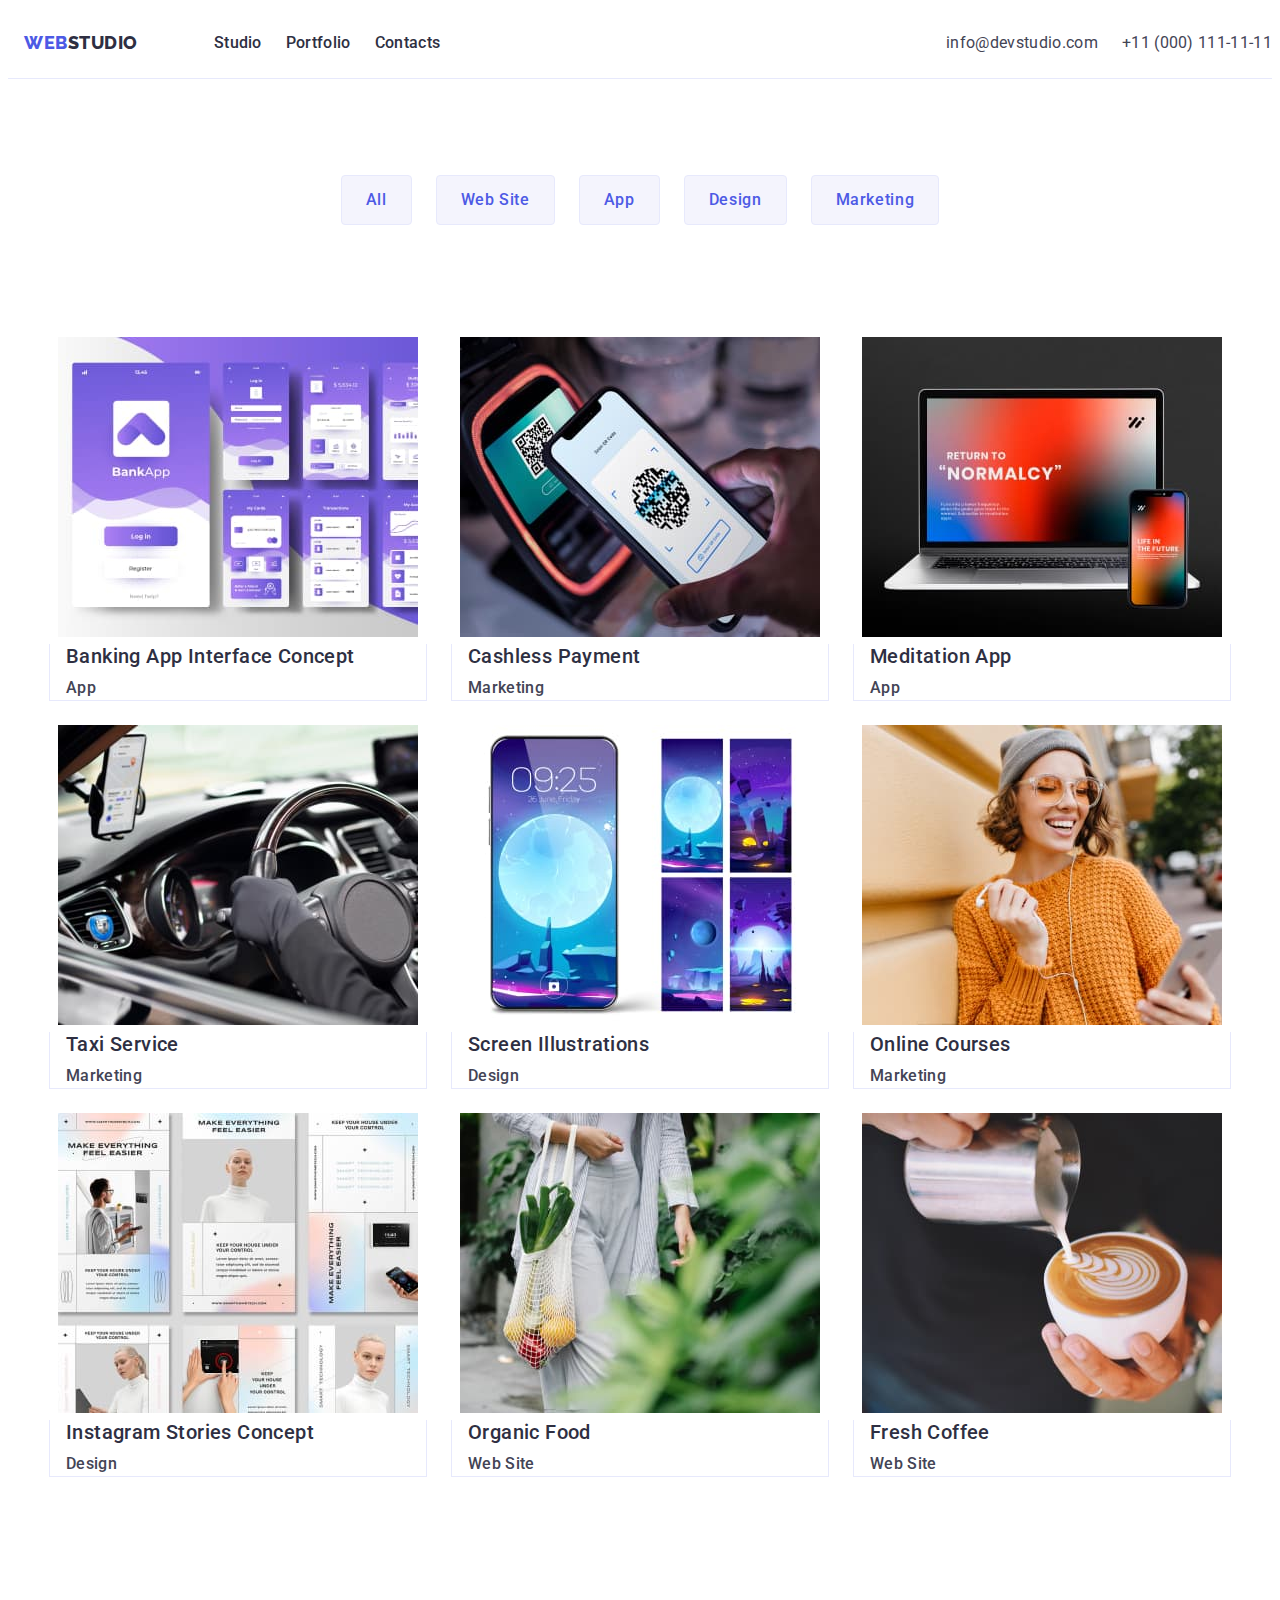
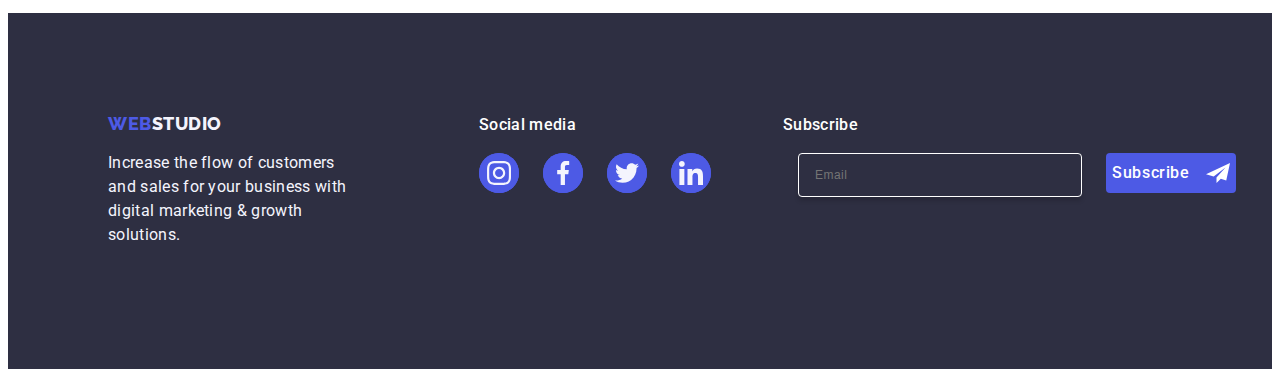
==== commit 40471baa: "day 4 update1" ====
--- a/portfolio.html
+++ b/portfolio.html
@@ -22,10 +22,12 @@
   <header class="header">
     <div class="header-content">
       <nav class="header-navigation">
-        <a class="logo link" href="./index.html">Web<span class="logo-studio-dark">Studio</span></a>
+        <div>
+          <a class="logo link" href="./index.html">Web<span class="logo-studio-dark">Studio</span></a>
+        </div>
         <div class="button-meniu">
           <button data-menu-open class="meniu-button" type="button">
-            <svg class="modal-icon" width="24" height="24">
+            <svg class="" width="24" height="24">
               <use href="./images/symbol.svg#icon-menu">
               </use>
             </svg>
--- a/css/styles.css
+++ b/css/styles.css
@@ -846,32 +846,12 @@
   flex-direction: column;
   gap: 16px;
   margin-bottom: 72px;
-}
-
-.form-pharagraph {
-  /* margin-bottom: 16px; */
-  font-weight: 500;
-  font-size: 16px;
-  line-height: 1.5;
-  letter-spacing: 0.02em;
-  color: #ffffff;
-  display: flex;
-  justify-content: center;
-}
-
-.form-content {
-  display: flex;
-  flex-direction: column;
-  gap: 24px;
-  align-items: center;
-}
-
-/* .form-label {
-  gap: 24px;
-} */
+  width: 100%;
+  max-width: 389px;
+}
 
 .form-input {
-  width: 398px;
+  width: 100%;
   height: 40px;
   border: 1px solid #ffffff;
   background-color: transparent;
@@ -884,6 +864,33 @@
   color: #ffffff;
 
 }
+
+.form-pharagraph {
+  /* margin-bottom: 16px; */
+  font-weight: 500;
+  font-size: 16px;
+  line-height: 1.5;
+  letter-spacing: 0.02em;
+  color: #ffffff;
+  display: flex;
+  justify-content: center;
+
+}
+
+.form-content {
+  display: flex;
+  flex-direction: column;
+  gap: 24px;
+  padding-left: 15px;
+  padding-right: 15px;
+
+
+}
+
+/* .form-input--.class {
+  width: 100%;
+} */
+
 
 .placeholder {
   color: #ffffff;
@@ -906,6 +913,7 @@
   border: none;
   border-radius: 4px;
   /* margin-left: 24px; */
+  margin: 0 auto;
 }
 
 .form-icon {
@@ -936,15 +944,14 @@
 
 .menu-content {
   position: absolute;
-
   top: 0;
   left: 0;
   right: 0;
   bottom: 0;
   */
   /* transform: translate(-50%, -50%) scale(1); */
-  width: 200px;
-  height: 786px;
+  width: 100vw;
+  height: 100vh;
   background: #fcfcfc;
 }
 
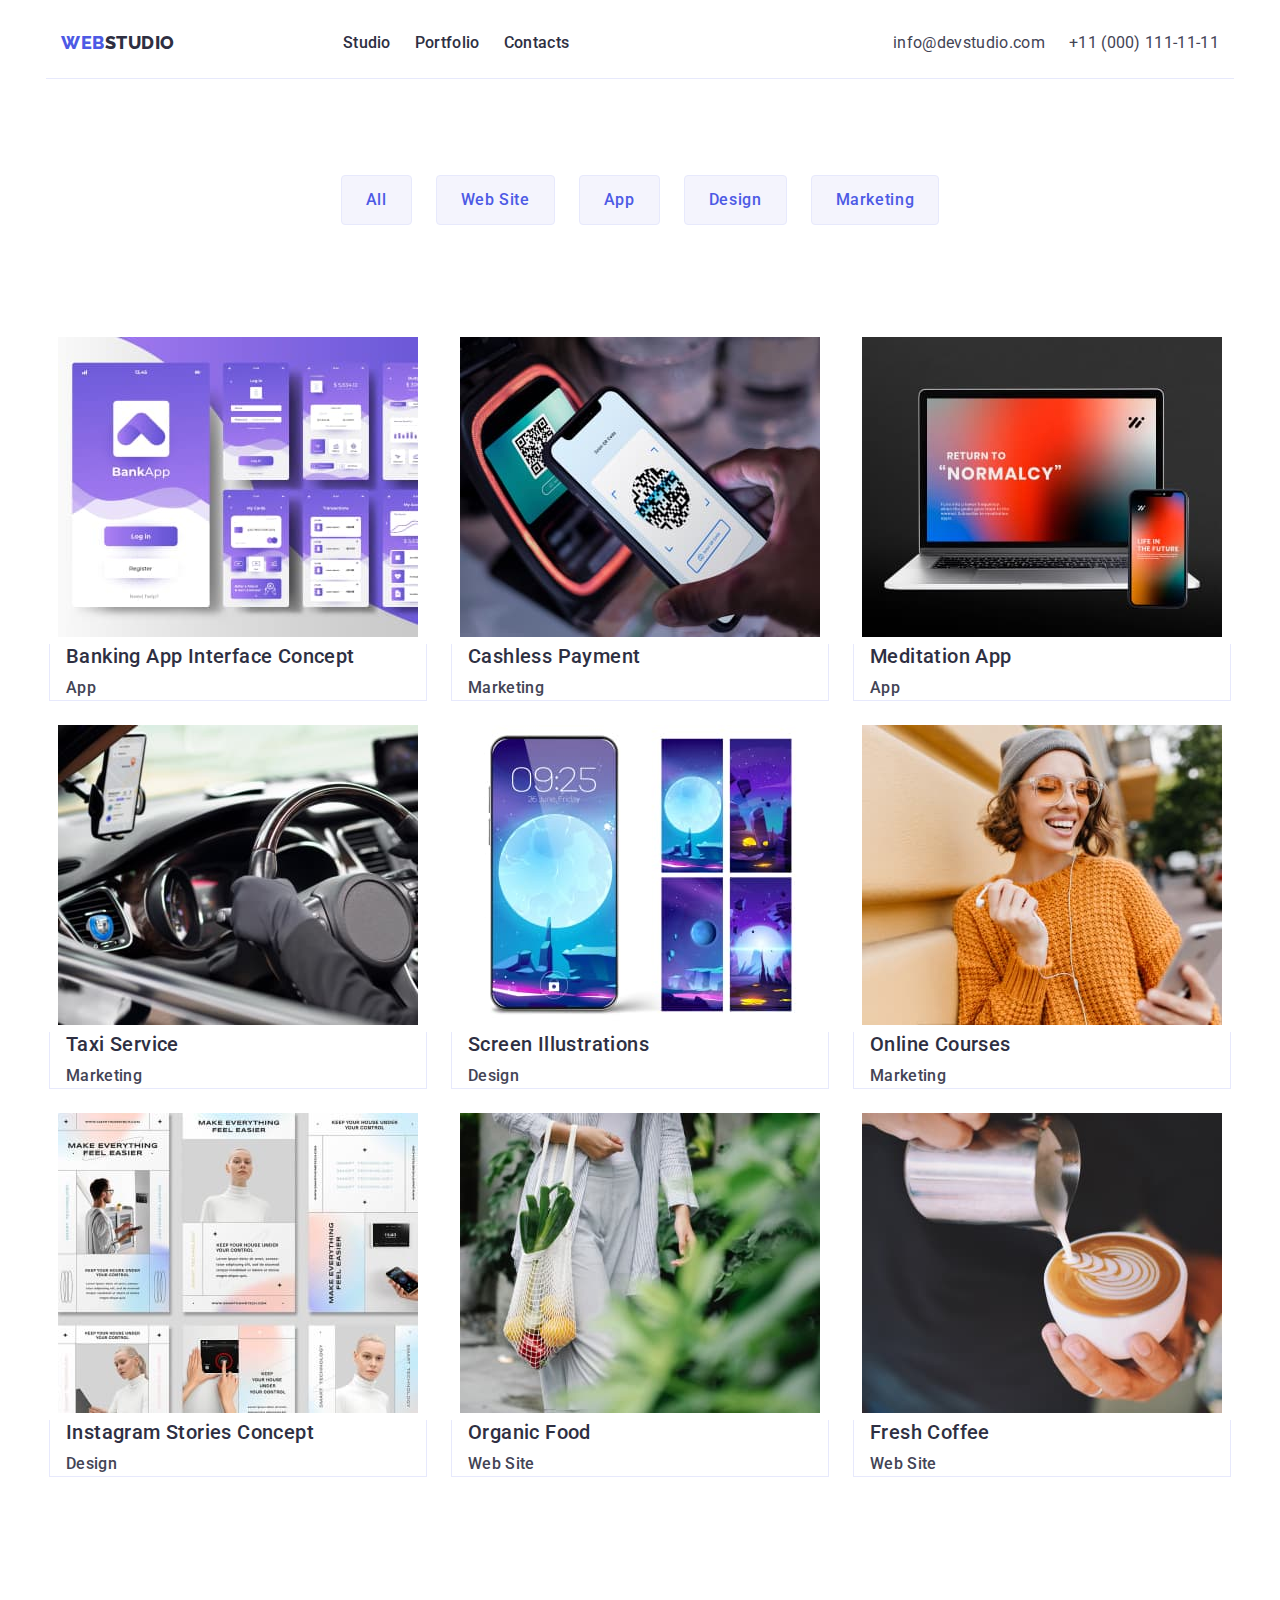
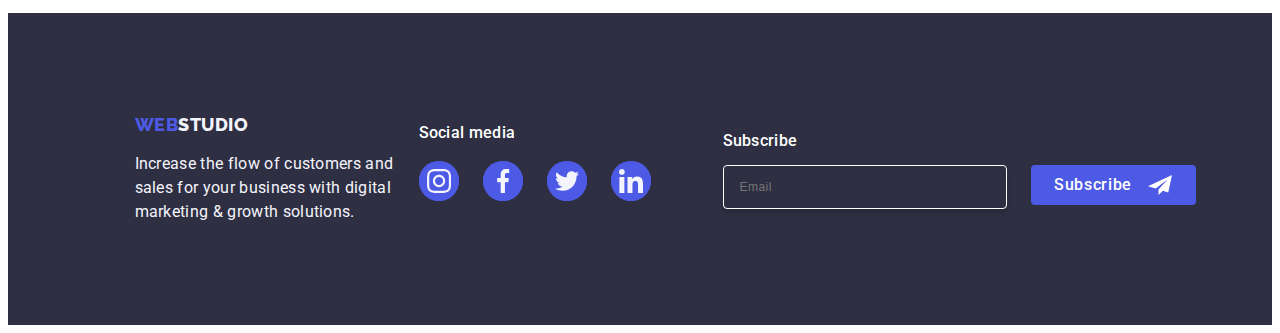
==== commit 0dbd5fcc: "day 6" ====
--- a/portfolio.html
+++ b/portfolio.html
@@ -276,16 +276,18 @@
       </div>
       <!--Subscribe Form -->
       <div class="form-container">
-        <p class="form-pharagraph">Subscribe</p>
-        <form class="form-content">
-          <label class="form-label">
-            <input class="form-input" type="email" name="email" placeholder="Email">
-          </label>
-          <button class="form-button" type="submit">Subscribe
-            <svg class="form-icon" width="24" height="24">
-              <use href="./images/symbol.svg#icon-Frame-3"></use>
-            </svg>
-          </button>
+        <div class="form-last">
+          <p class="form-pharagraph">Subscribe</p>
+          <form class="form-content">
+            <label class="form-label">
+              <input class="form-input clas" type="email" name="email" placeholder="Email">
+            </label>
+            <button class="form-button" type="submit">Subscribe
+              <svg class="form-icon" width="24" height="24">
+                <use href="./images/symbol.svg#icon-Frame-3"></use>
+              </svg>
+            </button>
+        </div>
         </form>
       </div>
 
--- a/css/styles.css
+++ b/css/styles.css
@@ -222,14 +222,14 @@
 
 /* .list-links::after {
   /* TODO functionality */
-content: "";
+/* content{}
 position: absolute;
 left: 0;
 bottom: -1px;
 height: 4px;
 background-color: var(--focus-hover-color);
 border-radius: 2px;
-}
+} */
 
 */ .list-links:hover,
 .list-links:focus,
@@ -246,7 +246,7 @@
 /* header-section */
 .header {
   /* box-shadow: 0px 2px 1px rgba(46, 47, 66, 0.08), 0px 1px 1px rgba(46, 47, 66, 0.16), 0px 1px 6px rgba(46, 47, 66, 0.08); */
-
+  min-width: 428px;
 
 }
 
@@ -263,6 +263,7 @@
 .button-meniu {
   display: flex;
   align-items: end;
+  padding-right: 16px;
 }
 
 .header-navigation {
@@ -281,7 +282,7 @@
   background-image: linear-gradient(rgba(46, 47, 66, 0.7), rgba(46, 47, 66, 0.7)), url(../images/Hero-picture-backgroung.jpg);
   background-repeat: no-repeat;
   background-size: cover;
-  /* max-width: 1440px; */
+  min-width: 428px;
   background-position: center;
   /* margin: 0 auto; */
 
@@ -289,7 +290,11 @@
 
 .title-container {
   height: 432px;
-  text-align: center;
+  display: flex;
+  flex-direction: column;
+  justify-content: center;
+  align-items: center;
+  gap: 72px;
 }
 
 .section-title {
@@ -298,9 +303,9 @@
   font-weight: 700;
   line-height: 111.111%;
   letter-spacing: 0.72px;
-
-  padding-top: 112px;
   margin: 0;
+  max-width: 320px;
+
 
 }
 
@@ -329,7 +334,6 @@
   border-radius: 4px;
   margin: 0 auto;
   transition: background-color 250ms cubic-bezier(0.4, 0, 0.2, 1);
-  margin-top: 72px;
 }
 
 .order-button:hover {
@@ -369,11 +373,16 @@
 
 
 /* Description section */
+.description {
+  min-width: 428px;
+
+}
 
 .section-description {
-  /* display: flex; */
-  /* align-content: center; */
-  padding: var(--padding-horizontal-glodbal) var(--padding-vertical-global);
+  display: flex;
+  align-content: center;
+  padding: var(--padding-vertical-global) var(--padding-horizontal-glodbal);
+
 }
 
 .description-list {
@@ -433,7 +442,7 @@
 .what-we-do-section {
   display: none;
   flex-direction: column;
-  padding-bottom: 120px;
+  /* padding-bottom: 120px; */
 }
 
 
@@ -460,15 +469,17 @@
 
 .our-team {
   background-color: var(--nu-color);
-  /* width: 1158px;
-  margin: 0 auto; */
+  margin: 0 auto;
+  display: flex;
+  justify-content: center;
+  align-items: center;
   padding-bottom: 96px;
+  min-width: 428px;
 }
 
 .our-team-section {
   align-content: center;
   /* padding: 120px 0; */
-  /* max-width: 1440px; */
 
 }
 
@@ -485,7 +496,6 @@
 
 .our-team-list {
   display: flex;
-
   flex-wrap: wrap;
   justify-content: center;
   padding: 0;
@@ -539,20 +549,19 @@
 
 .customers-content {
   margin-top: 96px;
+  min-width: 428px;
 }
 
 
 
 .customers-list {
   display: flex;
+  gap: 16px;
+  padding: 0;
+  justify-content: center;
+  margin-bottom: 96px;
   flex-wrap: wrap;
-  gap: 16px;
-  padding: 0 16px 96px 16px;
-  margin: 0;
-
-  /* justify-items: center; */
-  /* flex-direction: column; */
-  /* width: calc((100% - 120px) / 6); */
+
 }
 
 .customers-title {
@@ -606,7 +615,7 @@
 .footer {
   background-color: var(--hero-color-navy);
   margin: 0 auto;
-
+  min-width: 428px;
 }
 
 .footer-section {
@@ -771,6 +780,7 @@
   display: flex;
   flex-direction: column;
   margin-bottom: 120px;
+  min-width: 428px;
 }
 
 .nav-section-list {
@@ -846,8 +856,8 @@
   flex-direction: column;
   gap: 16px;
   margin-bottom: 72px;
-  width: 100%;
-  max-width: 389px;
+  min-width: 428px;
+
 }
 
 .form-input {
@@ -950,8 +960,8 @@
   bottom: 0;
   */
   /* transform: translate(-50%, -50%) scale(1); */
-  width: 100vw;
-  height: 100vh;
+  min-width: 428px;
+  min-height: 800px;
   background: #fcfcfc;
 }
 
@@ -1263,6 +1273,7 @@
 
   .logo {
     text-align: start;
+    margin-left: 16px;
   }
 
   .address-list {
@@ -1272,13 +1283,18 @@
   }
 
   .navigation-list {
-    padding: 120px;
     display: flex;
+    justify-content: center;
     gap: 40px;
+    margin: 0;
   }
 
   .nav-section-list {
     justify-content: center;
+  }
+
+  .header {
+    width: 100%;
   }
 
   .header-content {
@@ -1286,20 +1302,34 @@
     justify-content: space-between;
     border-bottom: 1px solid #e7e9fc;
     height: 70px;
+
   }
 
   .header-navigation {
     display: flex;
+    padding: 0;
+    gap: 76px;
   }
 
   .title-container {
-    text-align: center;
+    display: flex;
+    flex-direction: column;
+    justify-content: center;
+    align-items: center;
+    gap: 36px;
   }
 
   .section-title {
-    padding-left: 136px;
-    padding-right: 136px;
-  }
+    padding: 0;
+    max-width: 486px;
+  }
+
+  .order-button {
+    margin: 0;
+    max-width: 168px;
+  }
+
+
 
   .customers-content {
     margin-bottom: 96px;
@@ -1311,20 +1341,35 @@
 
   .section-description {
     padding: 0;
+    height: 450px;
+    display: flex;
+    justify-content: center;
+    align-items: center;
   }
 
   .test {
     display: flex;
     flex-direction: row;
+    justify-content: center;
     gap: 24px;
     flex-wrap: wrap;
-    padding: 96px 16px;
     text-align: left;
 
   }
 
   .description-content {
-    width: 356px;
+    max-width: 356px;
+    height: 120px;
+  }
+
+
+  .our-team-list {
+    margin: 0;
+
+  }
+
+  .our-team-title {
+    padding-top: 120px;
   }
 
   .customers-list {
@@ -1345,11 +1390,10 @@
   .footer-container {
     display: flex;
     flex-direction: row;
-    gap: 24px;
-
-  }
-
-  .footer-paragraf {}
+
+  }
+
+
 
   .form-pharagraph {
     text-align: left;
@@ -1357,6 +1401,14 @@
 
   .form-content {
     flex-direction: row;
+    padding: 0;
+    gap: 120px;
+
+  }
+
+  .form-container {
+    margin: 0 auto;
+    align-items: center;
 
   }
 
@@ -1365,21 +1417,32 @@
 
   }
 
-  .footer-section {
-    align-items: start;
-  }
+  .form-last {
+    display: flex;
+    flex-direction: column;
+    gap: 12px;
+
+  }
+
+
 
   .social-media-pharagraph {
     justify-content: left;
   }
 
+  .social-container {
+    display: flex;
+    flex-direction: column;
+    gap: 10px;
+  }
+
   .form-pharagraph {
     justify-content: left;
   }
 
   .footer-section {
-    align-content: center;
-    padding: 100px;
+    height: 456px;
+    justify-content: center;
 
   }
 
@@ -1401,8 +1464,56 @@
     --padding-horizontal-glodbal: 108px;
   }
 
-  .navigation-list {
+  .header {
+    width: 100%;
+  }
+
+  .header-content {
+    max-width: 1158px;
+    margin: 0 auto;
+    padding: 0 15px;
+  }
+
+  .logo {
+    margin: 0;
+  }
+
+  .title-section {
+    width: 100%;
+
+  }
+
+  .title-container {
+    display: flex;
+    flex-direction: column;
+    align-items: center;
+    justify-content: center;
+    gap: 48px;
+    height: 600px;
+    max-width: 1158px;
+    margin: 0 auto;
+  }
+
+  .section-title {
+    font-size: 56px;
+    line-height: 1.07;
+    letter-spacing: 0.02em;
+    max-width: 496px;
     padding: 0;
+  }
+
+  .description {
+    margin: 0 auto;
+    max-width: 1158px;
+  }
+
+  .section-description {
+    display: flex;
+    justify-content: center;
+    align-items: center;
+    padding: 0 15px;
+    height: 500px;
+
 
   }
 
@@ -1418,6 +1529,131 @@
     font-weight: 400;
   }
 
+  .what-section {
+    width: 100%;
+    height: 500px;
+
+  }
+
+  .what-we-do-section {
+    display: flex;
+    flex-direction: column;
+    margin-bottom: 120px;
+    max-width: 1158px;
+    margin: 0 auto;
+    gap: 72px;
+    padding: 0 15px;
+  }
+
+  .section-list {
+    margin: 0;
+  }
+
+  .section-we-do-title {
+    margin: 0;
+  }
+
+  .our-team {
+    width: 100%;
+    padding: 0;
+  }
+
+  .our-team-section {
+    max-width: 1158px;
+    margin: 0 auto;
+    padding: 0 15px;
+    gap: 120px;
+    height: 780px;
+    display: flex;
+    flex-direction: column;
+    justify-content: center;
+  }
+
+  .our-team-title {
+    padding: 0;
+
+  }
+
+  .our-team-list {
+    margin: 0;
+  }
+
+
+  .customers-list {
+    flex-wrap: unset;
+    margin: 0;
+
+  }
+
+  .customers-content {
+    width: 100%;
+    margin: 0;
+
+
+  }
+
+  .customers-container {
+    max-width: 1158px;
+    height: 400px;
+    display: flex;
+    flex-direction: column;
+    justify-content: center;
+    align-items: center;
+    gap: 72px;
+    margin: 0 auto;
+    padding: 0 15px;
+  }
+
+  .customers-title {
+    margin: 0;
+  }
+
+  .customers-element {
+    width: 168px;
+  }
+
+  .footer {
+    width: 100%;
+    height: 312px;
+    margin: 0;
+  }
+
+  .footer-section {
+    flex-direction: unset;
+    max-width: 1158px;
+    padding: 0;
+    height: 312px;
+
+  }
+
+  .footer-container {
+    gap: 20px;
+    align-items: center;
+    padding-left: 50px;
+  }
+
+  .form-container {
+    margin: 0;
+  }
+
+  .form-content {
+    gap: 24px;
+  }
+
+
+
+
+
+
+
+
+
+
+  .navigation-list {
+    padding: 0;
+
+  }
+
   .contacts {
     font-size: 16px;
     font-weight: 400;
@@ -1426,9 +1662,6 @@
     margin-right: 0;
   }
 
-  .logo {
-    margin-right: 76px;
-  }
 
   .general-list {
     display: flex;
@@ -1437,42 +1670,22 @@
   }
 
   .address-list {
-    margin-left: 332px;
-
+    margin: 0;
   }
 
   .description-content {
     width: 264px;
   }
 
-  /* .header-navigation {
-    padding-left: 156px;
-  } */
-
-
-  .section-title {
-    font-size: 56px;
-    line-height: 1.07;
-    letter-spacing: 0.02em;
-    max-width: 496px;
-    padding: 0;
-  }
-
-  .title-container {
-    display: flex;
-    flex-direction: column;
-    align-items: center;
-    padding: 0;
-    padding-top: 188px;
-  }
-
-  .title-section {
-    height: 600px;
-  }
 
   .test {
     flex-wrap: unset;
-
+    padding: 0;
+
+  }
+
+  .order-button {
+    margin: 0;
   }
 
   .container-element {
@@ -1487,41 +1700,14 @@
     border: 2px solid var(--nu-color);
   }
 
-  .what-we-do-section {
-    display: flex;
-    flex-direction: column;
-    padding-bottom: 120px;
-  }
-
-  .customers-list {
-    flex-wrap: unset;
-  }
-
-  .customers-content {
-    margin-top: 120px;
-  }
-
-  .footer-section {
-    flex-direction: unset;
-  }
-
-  .footer-container {
-    gap: 120px;
-  }
-
-  /* .customers-list {
-    padding: 120px;
-  } */
+
+
+
 
   .description-list {
     gap: 24px;
-
-  }
-
-  .section-description {
-    display: flex;
-    justify-content: center;
-    align-items: center;
+    margin: 0;
+
   }
 
   .social-media-footer {
